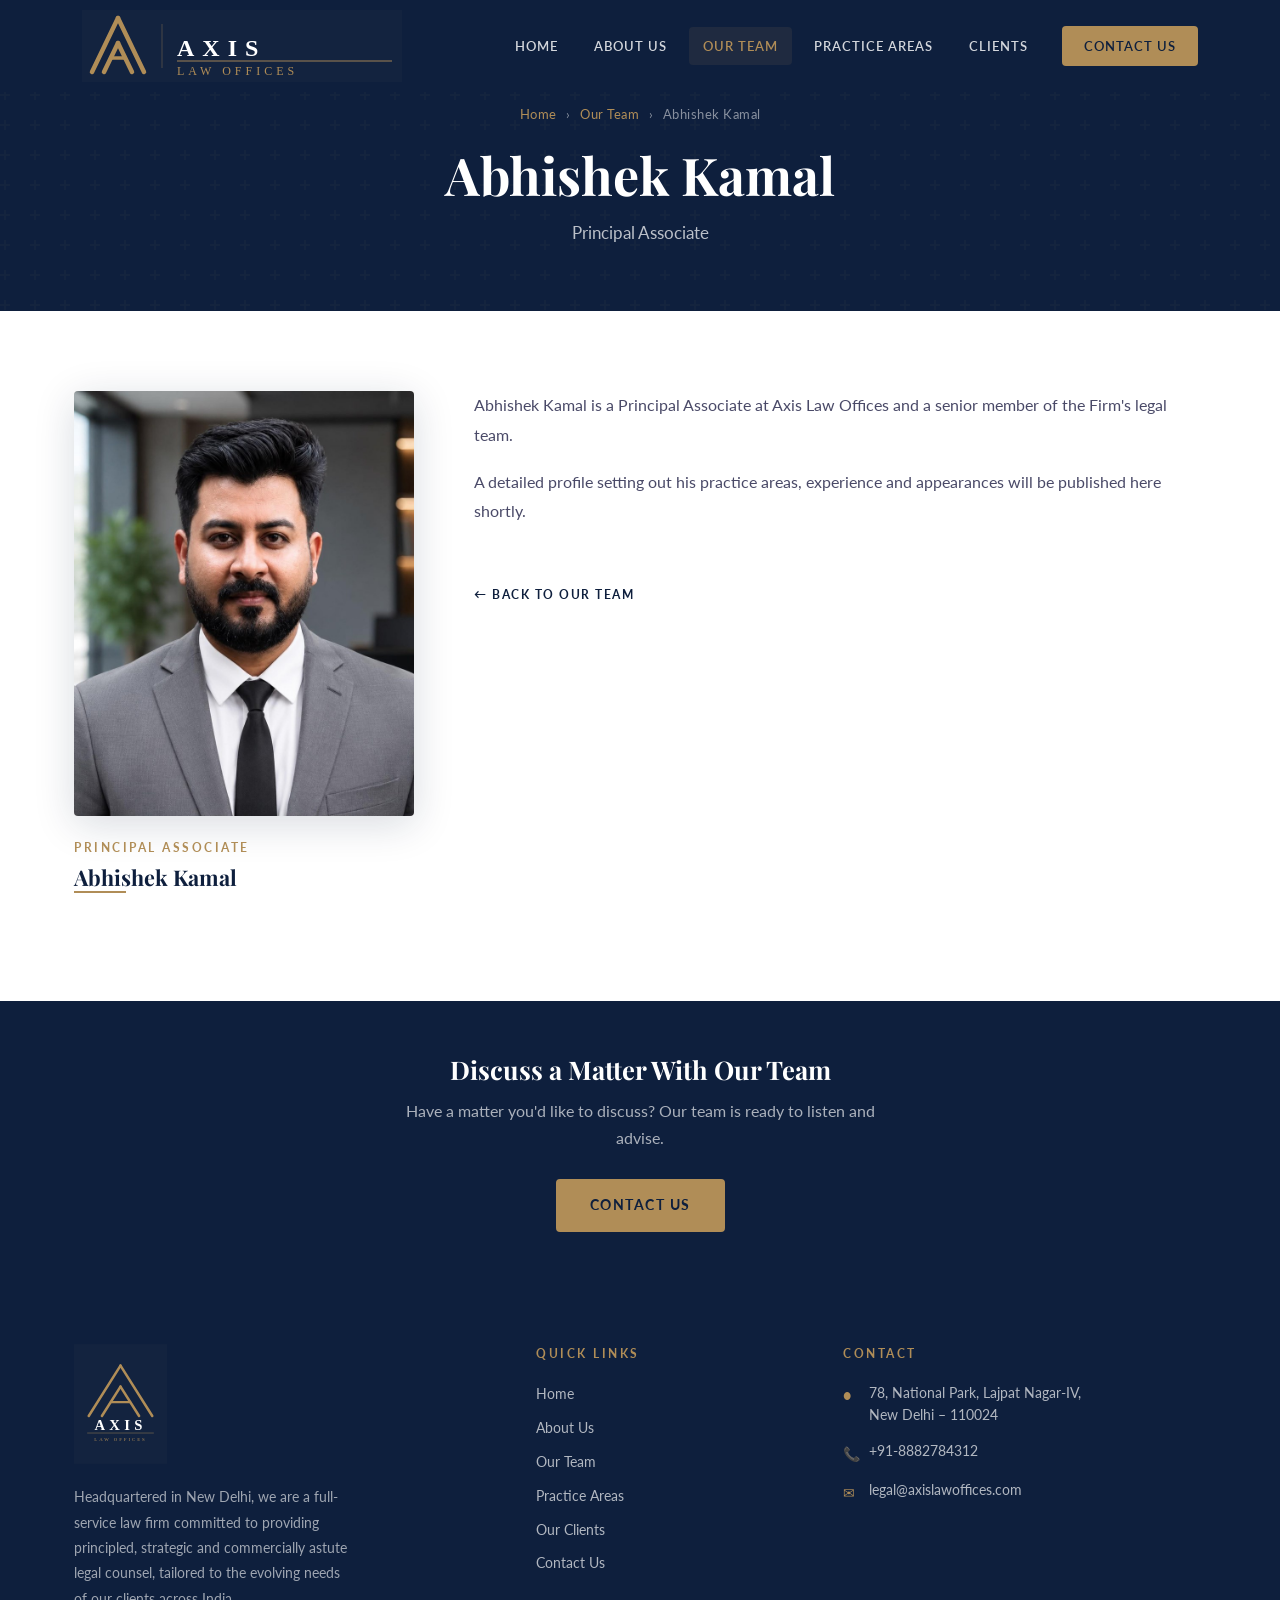
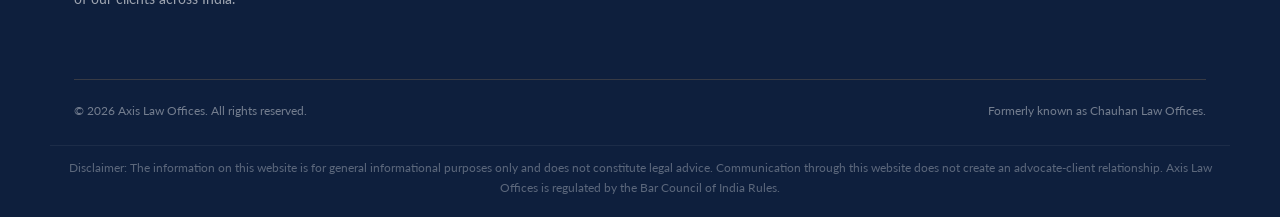
==== abhishek-kamal.html @ 3f11ce2c "Site refresh: hero, value proposition, team profiles, disclaimer gate Home: new tagline and stats ba" ====
<!DOCTYPE html>
<html lang="en">
<head>
  <meta charset="UTF-8">
  <meta name="viewport" content="width=device-width, initial-scale=1.0">
  <title>Abhishek Kamal | Principal Associate — Axis Law Offices</title>
  <meta name="description" content="Abhishek Kamal, Principal Associate at Axis Law Offices.">
  <meta property="og:title" content="Abhishek Kamal — Principal Associate, Axis Law Offices">
  <meta property="og:description" content="Abhishek Kamal, Principal Associate at Axis Law Offices.">
  <meta property="og:type" content="profile">
  <meta property="og:url" content="https://www.axislawoffices.com/abhishek-kamal.html">
  <meta property="og:image" content="https://www.axislawoffices.com/assets/images/og-image.png">
  <meta name="google-site-verification" content="P93_I5XcGip1ZYVR0rBOwzYZ3Yh3n7kT1pCF7isnG9s">
  <link rel="preconnect" href="https://fonts.googleapis.com">
  <link rel="preconnect" href="https://fonts.gstatic.com" crossorigin>
  <link href="https://fonts.googleapis.com/css2?family=Playfair+Display:ital,wght@0,400;0,600;0,700;1,400&family=Lato:wght@300;400;600;700&display=swap" rel="stylesheet">
  <link rel="stylesheet" href="assets/css/style.css">
  <link rel="stylesheet" href="assets/css/components.css">
  <link rel="icon" type="image/svg+xml" href="assets/images/logo.svg">
  <link rel="icon" type="image/png" href="assets/images/favicon-32.png" sizes="32x32">
  <link rel="apple-touch-icon" href="assets/images/apple-touch-icon.png">

  <style>
    .profile-layout {
      display: grid;
      grid-template-columns: 340px 1fr;
      gap: 60px;
      align-items: start;
    }
    .profile-aside { position: sticky; top: 120px; }
    .profile-photo {
      width: 100%;
      aspect-ratio: 4 / 5;
      object-fit: cover;
      object-position: center top;
      border-radius: var(--radius);
      box-shadow: var(--shadow-lg);
      background: var(--cream);
      display: block;
    }
    .profile-aside .role-tag {
      font-family: var(--font-body);
      font-size: 0.72rem;
      font-weight: 700;
      letter-spacing: 2.5px;
      text-transform: uppercase;
      color: var(--gold);
      display: block;
      margin-top: 22px;
    }
    .profile-aside h2 { font-size: 1.35rem; margin-top: 6px; }
    .profile-body p { font-size: 0.97rem; line-height: 1.9; margin-bottom: 1.1rem; }
    .profile-meta {
      margin-top: 28px;
      padding-top: 24px;
      border-top: 1px solid var(--border);
    }
    .profile-meta-item {
      display: flex;
      gap: 16px;
      font-size: 0.85rem;
      color: var(--text-mid);
      margin-bottom: 12px;
      line-height: 1.65;
    }
    .profile-meta-item:last-child { margin-bottom: 0; }
    .profile-meta-label {
      color: var(--gold);
      font-weight: 700;
      font-size: 0.72rem;
      letter-spacing: 1px;
      text-transform: uppercase;
      min-width: 92px;
      flex-shrink: 0;
      padding-top: 2px;
    }
    .profile-back {
      display: inline-block;
      margin-top: 40px;
      font-size: 0.78rem;
      font-weight: 700;
      letter-spacing: 1.5px;
      text-transform: uppercase;
      color: var(--navy);
      transition: color var(--transition);
    }
    .profile-back:hover { color: var(--gold); }

    @media (max-width: 900px) {
      .profile-layout { grid-template-columns: 1fr; gap: 36px; }
      .profile-aside { position: static; max-width: 300px; margin: 0 auto; text-align: center; }
      .profile-meta-item { flex-direction: column; gap: 2px; }
    }
  </style>
</head>
<body>

<!-- NAV -->
<nav class="site-nav" role="navigation" aria-label="Main navigation">
  <div class="nav-inner">
    <a href="index.html" class="nav-logo" aria-label="Axis Law Offices — Home">
      <img src="assets/images/logo-horizontal.svg" alt="Axis Law Offices" height="72">
    </a>
    <div class="nav-links">
      <a href="index.html">Home</a>
      <a href="about.html">About Us</a>
      <a href="team.html" class="active">Our Team</a>
      <a href="practice-areas.html">Practice Areas</a>
      <a href="clients.html">Clients</a>
      <a href="contact.html" class="nav-cta">Contact Us</a>
    </div>
    <button class="nav-hamburger" aria-label="Toggle menu" aria-expanded="false" aria-controls="mobile-menu">
      <span></span><span></span><span></span>
    </button>
  </div>
  <div class="nav-mobile" id="mobile-menu">
    <a href="index.html">Home</a>
    <a href="about.html">About Us</a>
    <a href="team.html">Our Team</a>
    <a href="practice-areas.html">Practice Areas</a>
    <a href="clients.html">Clients</a>
    <a href="contact.html" class="nav-cta">Contact Us</a>
  </div>
</nav>

<!-- PAGE HERO -->
<header class="page-hero">
  <div class="container">
    <nav class="breadcrumb" aria-label="Breadcrumb">
      <a href="index.html">Home</a><span aria-hidden="true"> &rsaquo; </span><a href="team.html">Our Team</a><span aria-hidden="true"> &rsaquo; </span>Abhishek Kamal
    </nav>
    <h1>Abhishek Kamal</h1>
    <p>Principal Associate</p>
  </div>
</header>

<!-- PROFILE -->
<section class="section bg-white" aria-labelledby="profile-heading">
  <div class="container">
    <div class="profile-layout">
      <div class="profile-aside">
        <img src="assets/images/team-abhishek-kamal.jpg" alt="Abhishek Kamal, Principal Associate — Axis Law Offices" class="profile-photo" loading="eager">
        <span class="role-tag">Principal Associate</span>
        <h2 id="profile-heading">Abhishek Kamal</h2>
        <div class="gold-rule" aria-hidden="true"></div>
      </div>

      <div class="profile-body">
        <p>
          Abhishek Kamal is a Principal Associate at Axis Law Offices and a senior member of the Firm's legal team.
        </p>
        <p>
          A detailed profile setting out his practice areas, experience and appearances will be published here shortly.
        </p>

        <a href="team.html" class="profile-back">&#8592; Back to Our Team</a>
      </div>
    </div>
  </div>
</section>

<!-- CTA -->
<section class="section-sm bg-navy text-center" aria-labelledby="profile-cta">
  <div class="container">
    <h2 class="section-title--white" id="profile-cta" style="font-size: 1.6rem; margin-bottom: 12px;">Discuss a Matter With Our Team</h2>
    <p style="color:rgba(255,255,255,0.65); max-width: 480px; margin: 0 auto 28px;">
      Have a matter you'd like to discuss? Our team is ready to listen and advise.
    </p>
    <a href="contact.html" class="btn btn-primary">Contact Us</a>
  </div>
</section>

<!-- FOOTER -->
<footer class="site-footer" role="contentinfo">
  <div class="container">
    <div class="footer-grid">
      <div class="footer-brand">
        <img src="assets/images/logo.svg" alt="Axis Law Offices" class="footer-logo" loading="lazy">
        <p>Headquartered in New Delhi, we are a full-service law firm committed to providing principled, strategic and commercially astute legal counsel, tailored to the evolving needs of our clients across India.</p>
      </div>
      <div class="footer-nav">
        <p class="footer-heading">Quick Links</p>
        <nav class="footer-links" aria-label="Footer navigation">
          <a href="index.html">Home</a>
          <a href="about.html">About Us</a>
          <a href="team.html">Our Team</a>
          <a href="practice-areas.html">Practice Areas</a>
          <a href="clients.html">Our Clients</a>
          <a href="contact.html">Contact Us</a>
        </nav>
      </div>
      <div class="footer-contact-col">
        <p class="footer-heading">Contact</p>
        <div class="footer-contact-item">
          <span class="icon" aria-hidden="true">&#9679;</span>
          <address style="font-style:normal;">78, National Park, Lajpat Nagar-IV,<br>New Delhi – 110024</address>
        </div>
        <div class="footer-contact-item">
          <span class="icon" aria-hidden="true">&#128222;</span>
          <a href="tel:+918882784312">+91-8882784312</a>
        </div>
        <div class="footer-contact-item">
          <span class="icon" aria-hidden="true">&#9993;</span>
          <a href="mailto:legal@axislawoffices.com">legal@axislawoffices.com</a>
        </div>
      </div>
    </div>
    <div class="footer-bottom">
      <p>&copy; 2026 Axis Law Offices. All rights reserved.</p>
      <p>Formerly known as Chauhan Law Offices.</p>
    </div>
  </div>
  <p class="footer-disclaimer container">
    Disclaimer: The information on this website is for general informational purposes only and does not constitute legal advice. Communication through this website does not create an advocate-client relationship. Axis Law Offices is regulated by the Bar Council of India Rules.
  </p>
</footer>

<button id="scroll-top" aria-label="Scroll to top">&#8593;</button>
<!-- GoatCounter Analytics: privacy-first, no cookies, no consent banner needed -->
<script data-goatcounter="https://axislawoffices.goatcounter.com/count"
        async src="//gc.zgo.at/count.js"></script>
<script src="assets/js/main.js"></script>
</body>
</html>

<button id="scroll-top" aria-label="Scroll to top">&#8593;</button>
<!-- GoatCounter Analytics: privacy-first, no cookies, no consent banner needed -->
<script data-goatcounter="https://axislawoffices.goatcounter.com/count"
        async src="//gc.zgo.at/count.js"></script>
<script src="assets/js/main.js"></script>
</body>
</html>
---- assets/css/style.css ----
/* ============================================================
   Axis Law Offices — Global Styles
   Edit colour tokens and font sizes here to restyle the whole site.
   ============================================================ */

/* ---------- Design Tokens ---------- */
:root {
  --navy:        #0E1F3D;
  --navy-mid:    #1a2f54;
  --navy-light:  #2B3A5C;
  --gold:        #B08D57;
  --gold-light:  #c9a96e;
  --cream:       #F5F0E8;
  --white:       #FFFFFF;
  --text-dark:   #1a1a2e;
  --text-mid:    #4a4a68;
  --text-light:  #7a7a90;
  --border:      #e0d8cc;

  --font-heading: 'Playfair Display', 'Palatino Linotype', Georgia, serif;
  --font-body:    'Lato', 'Segoe UI', Arial, sans-serif;

  --radius:      4px;
  --transition:  0.25s ease;
  --shadow:      0 4px 24px rgba(14,31,61,0.10);
  --shadow-lg:   0 8px 40px rgba(14,31,61,0.16);
}

/* ---------- Reset & Base ---------- */
*, *::before, *::after { box-sizing: border-box; margin: 0; padding: 0; }

html {
  scroll-behavior: smooth;
  font-size: 16px;
}

body {
  font-family: var(--font-body);
  color: var(--text-dark);
  background: var(--white);
  line-height: 1.7;
  -webkit-font-smoothing: antialiased;
}

img { max-width: 100%; height: auto; display: block; }
a  { color: inherit; text-decoration: none; }
ul, ol { list-style: none; }

/* ---------- Typography ---------- */
h1, h2, h3, h4 {
  font-family: var(--font-heading);
  font-weight: 700;
  line-height: 1.25;
  color: var(--navy);
}

h1 { font-size: clamp(2rem, 5vw, 3.25rem); }
h2 { font-size: clamp(1.5rem, 3.5vw, 2.25rem); }
h3 { font-size: clamp(1.15rem, 2.5vw, 1.5rem); }
h4 { font-size: 1.1rem; }

p { margin-bottom: 1rem; color: var(--text-mid); }
p:last-child { margin-bottom: 0; }

/* ---------- Layout Utilities ---------- */
.container {
  width: 100%;
  max-width: 1180px;
  margin: 0 auto;
  padding: 0 24px;
}

.section { padding: 80px 0; }
.section-sm { padding: 52px 0; }

.section-label {
  font-family: var(--font-body);
  font-size: 0.72rem;
  font-weight: 700;
  letter-spacing: 3px;
  text-transform: uppercase;
  color: var(--gold);
  display: block;
  margin-bottom: 12px;
}

.section-title {
  font-family: var(--font-heading);
  color: var(--navy);
  margin-bottom: 16px;
}

.section-title--white { color: var(--white); }

.gold-rule {
  width: 52px;
  height: 2px;
  background: var(--gold);
  margin: 0 0 28px;
}
.gold-rule--center { margin: 0 auto 28px; }

.lead {
  font-size: 1.08rem;
  color: var(--text-mid);
  max-width: 680px;
  line-height: 1.8;
}

/* ---------- Buttons ---------- */
.btn {
  display: inline-block;
  padding: 13px 32px;
  font-family: var(--font-body);
  font-size: 0.85rem;
  font-weight: 700;
  letter-spacing: 1.5px;
  text-transform: uppercase;
  border-radius: var(--radius);
  transition: background var(--transition), color var(--transition), border-color var(--transition), transform var(--transition);
  cursor: pointer;
  border: 2px solid transparent;
}

.btn-primary {
  background: var(--gold);
  color: var(--navy);
  border-color: var(--gold);
}
.btn-primary:hover {
  background: var(--gold-light);
  border-color: var(--gold-light);
  transform: translateY(-1px);
}

.btn-outline {
  background: transparent;
  color: var(--white);
  border-color: var(--white);
}
.btn-outline:hover {
  background: var(--white);
  color: var(--navy);
  transform: translateY(-1px);
}

.btn-outline-gold {
  background: transparent;
  color: var(--gold);
  border-color: var(--gold);
}
.btn-outline-gold:hover {
  background: var(--gold);
  color: var(--navy);
}

/* ---------- Cream Background Sections ---------- */
.bg-cream  { background: var(--cream); }
.bg-navy   { background: var(--navy); }
.bg-white  { background: var(--white); }

/* ---------- Text on dark backgrounds ---------- */
.bg-navy h1,
.bg-navy h2,
.bg-navy h3,
.bg-navy h4 { color: var(--white); }
.bg-navy p  { color: rgba(255,255,255,0.78); }
.bg-navy .section-title { color: var(--white); }

/* ---------- Divider ---------- */
.divider {
  width: 100%;
  height: 1px;
  background: var(--border);
  margin: 0;
}

/* ---------- Text helpers ---------- */
.text-center { text-align: center; }
.text-gold   { color: var(--gold); }
.text-white  { color: var(--white); }
.text-navy   { color: var(--navy); }
.mt-8  { margin-top: 8px; }
.mt-16 { margin-top: 16px; }
.mt-24 { margin-top: 24px; }
.mt-40 { margin-top: 40px; }
.mb-0  { margin-bottom: 0; }

/* ---------- Grid helpers ---------- */
.grid-2 { display: grid; grid-template-columns: 1fr 1fr; gap: 32px; }
.grid-3 { display: grid; grid-template-columns: repeat(3, 1fr); gap: 28px; }
.grid-4 { display: grid; grid-template-columns: repeat(4, 1fr); gap: 24px; }

/* ---------- Card base ---------- */
.card {
  background: var(--white);
  border: 1px solid var(--border);
  border-radius: var(--radius);
  overflow: hidden;
  transition: box-shadow var(--transition), transform var(--transition);
}
.card:hover {
  box-shadow: var(--shadow);
  transform: translateY(-3px);
}
.card-body { padding: 28px; }

/* ---------- Page Hero (inner pages) ---------- */
.page-hero {
  background: var(--navy);
  padding: 104px 0 64px;
  text-align: center;
  position: relative;
  overflow: hidden;
}
.page-hero::before {
  content: '';
  position: absolute;
  inset: 0;
  background: url("data:image/svg+xml,%3Csvg width='60' height='60' viewBox='0 0 60 60' xmlns='http://www.w3.org/2000/svg'%3E%3Cg fill='none' fill-rule='evenodd'%3E%3Cg fill='%23B08D57' fill-opacity='0.04'%3E%3Cpath d='M36 34v-4h-2v4h-4v2h4v4h2v-4h4v-2h-4zm0-30V0h-2v4h-4v2h4v4h2V6h4V4h-4zM6 34v-4H4v4H0v2h4v4h2v-4h4v-2H6zM6 4V0H4v4H0v2h4v4h2V6h4V4H6z'/%3E%3C/g%3E%3C/g%3E%3C/svg%3E");
  opacity: 1;
}
.page-hero .container { position: relative; z-index: 1; }
.page-hero h1 { color: var(--white); margin-bottom: 12px; }
.page-hero p  { color: rgba(255,255,255,0.72); font-size: 1.05rem; max-width: 560px; margin: 0 auto; }
.breadcrumb {
  font-size: 0.8rem;
  color: rgba(255,255,255,0.5);
  margin-bottom: 16px;
  letter-spacing: 0.5px;
}
.breadcrumb a { color: var(--gold); }
.breadcrumb span { margin: 0 6px; }

/* ---------- Scroll-to-top ---------- */
#scroll-top {
  position: fixed;
  bottom: 28px;
  right: 28px;
  width: 44px;
  height: 44px;
  background: var(--gold);
  color: var(--navy);
  border: none;
  border-radius: 50%;
  cursor: pointer;
  font-size: 18px;
  display: flex;
  align-items: center;
  justify-content: center;
  opacity: 0;
  pointer-events: none;
  transition: opacity var(--transition), transform var(--transition);
  z-index: 999;
  box-shadow: var(--shadow);
}
#scroll-top.visible { opacity: 1; pointer-events: auto; }
#scroll-top:hover { transform: translateY(-3px); background: var(--gold-light); }

/* ---------- Responsive ---------- */
@media (max-width: 1024px) {
  .grid-4 { grid-template-columns: repeat(2, 1fr); }
}
@media (max-width: 768px) {
  .section { padding: 56px 0; }
  .grid-2, .grid-3, .grid-4 { grid-template-columns: 1fr; }
  .container { padding: 0 18px; }
}
---- assets/css/components.css ----
/* ============================================================
   Axis Law Offices — Components
   Nav, Footer, Practice Cards, Team Cards, Contact Form, etc.
   ============================================================ */

/* ============================
   NAVIGATION
   ============================ */
.site-nav {
  position: fixed;
  top: 0;
  left: 0;
  right: 0;
  z-index: 1000;
  background: var(--navy);
  transition: box-shadow 0.3s ease, background 0.3s ease;
}
.site-nav.scrolled {
  box-shadow: 0 2px 20px rgba(0,0,0,0.25);
  background: rgba(14,31,61,0.97);
}

.nav-inner {
  display: flex;
  align-items: center;
  justify-content: space-between;
  height: 92px;
  padding: 0 32px;
  max-width: 1180px;
  margin: 0 auto;
}

.nav-logo { display: flex; align-items: center; flex-shrink: 0; }
.nav-logo img { height: 72px; width: auto; }

.nav-links {
  display: flex;
  align-items: center;
  gap: 8px;
}

.nav-links a {
  font-family: var(--font-body);
  font-size: 0.82rem;
  font-weight: 600;
  letter-spacing: 1px;
  text-transform: uppercase;
  color: rgba(255,255,255,0.82);
  padding: 8px 14px;
  border-radius: var(--radius);
  transition: color var(--transition), background var(--transition);
  white-space: nowrap;
}
.nav-links a:hover,
.nav-links a.active {
  color: var(--gold);
  background: rgba(176,141,87,0.1);
}

.nav-cta {
  margin-left: 12px;
  padding: 9px 22px !important;
  background: var(--gold) !important;
  color: var(--navy) !important;
  border-radius: var(--radius) !important;
}
.nav-cta:hover {
  background: var(--gold-light) !important;
  color: var(--navy) !important;
}

/* Hamburger */
.nav-hamburger {
  display: none;
  flex-direction: column;
  gap: 5px;
  cursor: pointer;
  padding: 8px;
  background: none;
  border: none;
  z-index: 1001;
}
.nav-hamburger span {
  display: block;
  width: 24px;
  height: 2px;
  background: var(--white);
  transition: transform 0.3s, opacity 0.3s;
  border-radius: 2px;
}
.nav-hamburger.open span:nth-child(1) { transform: rotate(45deg) translate(5px, 5px); }
.nav-hamburger.open span:nth-child(2) { opacity: 0; }
.nav-hamburger.open span:nth-child(3) { transform: rotate(-45deg) translate(5px, -5px); }

/* Mobile menu */
.nav-mobile {
  display: none;
  flex-direction: column;
  background: var(--navy-mid);
  padding: 12px 0 20px;
  border-top: 1px solid rgba(176,141,87,0.2);
}
.nav-mobile.open { display: flex; }
.nav-mobile a {
  font-family: var(--font-body);
  font-size: 0.88rem;
  font-weight: 600;
  letter-spacing: 1px;
  text-transform: uppercase;
  color: rgba(255,255,255,0.82);
  padding: 13px 28px;
  border-bottom: 1px solid rgba(255,255,255,0.06);
  transition: color var(--transition), background var(--transition);
}
.nav-mobile a:hover { color: var(--gold); background: rgba(176,141,87,0.08); }
.nav-mobile .nav-cta {
  margin: 14px 28px 0;
  text-align: center;
  border-radius: var(--radius);
}

@media (max-width: 900px) {
  .nav-links { display: none; }
  .nav-hamburger { display: flex; }
  .nav-inner { padding: 0 18px; height: 78px; }
  .nav-logo img { height: 58px; }
}

/* ============================
   FOOTER
   ============================ */
.site-footer {
  background: var(--navy);
  padding: 60px 0 0;
}

.footer-grid {
  display: grid;
  grid-template-columns: 1.6fr 1fr 1.4fr;
  gap: 48px;
  padding-bottom: 48px;
  border-bottom: 1px solid rgba(176,141,87,0.25);
}

.footer-brand .footer-logo { height: 120px; width: auto; margin-bottom: 20px; }
.footer-brand p {
  font-size: 0.88rem;
  color: rgba(255,255,255,0.6);
  max-width: 280px;
  line-height: 1.8;
  margin-bottom: 20px;
}

.footer-heading {
  font-family: var(--font-body);
  font-size: 0.72rem;
  font-weight: 700;
  letter-spacing: 2.5px;
  text-transform: uppercase;
  color: var(--gold);
  margin-bottom: 18px;
}

.footer-links { display: flex; flex-direction: column; gap: 10px; }
.footer-links a {
  font-size: 0.88rem;
  color: rgba(255,255,255,0.68);
  transition: color var(--transition);
}
.footer-links a:hover { color: var(--gold); }

.footer-contact-item {
  display: flex;
  align-items: flex-start;
  gap: 10px;
  margin-bottom: 14px;
  font-size: 0.86rem;
  color: rgba(255,255,255,0.68);
  line-height: 1.6;
}
.footer-contact-item .icon {
  color: var(--gold);
  font-size: 14px;
  margin-top: 3px;
  flex-shrink: 0;
  width: 16px;
}
.footer-contact-item a { color: rgba(255,255,255,0.68); transition: color var(--transition); }
.footer-contact-item a:hover { color: var(--gold); }

.footer-bottom {
  padding: 20px 0;
  display: flex;
  align-items: center;
  justify-content: space-between;
  flex-wrap: wrap;
  gap: 12px;
}
.footer-bottom p {
  font-size: 0.78rem;
  color: rgba(255,255,255,0.42);
  margin: 0;
}
.footer-disclaimer {
  font-size: 0.72rem;
  color: rgba(255,255,255,0.32);
  text-align: center;
  padding: 12px 0 20px;
  border-top: 1px solid rgba(255,255,255,0.06);
  margin-top: 4px;
}

@media (max-width: 768px) {
  .footer-grid { grid-template-columns: 1fr; gap: 36px; }
  .footer-bottom { flex-direction: column; text-align: center; }
}

/* ============================
   PRACTICE AREA CARDS
   ============================ */
.practice-card {
  background: var(--white);
  border: 1px solid var(--border);
  border-radius: var(--radius);
  padding: 28px;
  transition: box-shadow var(--transition), transform var(--transition), border-color var(--transition);
  cursor: default;
}
.practice-card:hover {
  box-shadow: var(--shadow);
  transform: translateY(-4px);
  border-color: var(--gold);
}

.practice-card .practice-icon {
  width: 48px;
  height: 48px;
  background: rgba(176,141,87,0.1);
  border-radius: 50%;
  display: flex;
  align-items: center;
  justify-content: center;
  margin-bottom: 16px;
  color: var(--gold);
  font-size: 20px;
}
.practice-card h3 {
  font-size: 1.05rem;
  margin-bottom: 10px;
  color: var(--navy);
}
.practice-card p {
  font-size: 0.88rem;
  color: var(--text-mid);
  line-height: 1.7;
  margin: 0;
}
.practice-card.featured {
  background: var(--navy);
  border-color: var(--navy);
}
.practice-card.featured h3 { color: var(--white); }
.practice-card.featured p  { color: rgba(255,255,255,0.7); }
.practice-card.featured .practice-icon {
  background: rgba(176,141,87,0.2);
}

/* Accordion practice areas (practice-areas.html) */
.practice-accordion { border: 1px solid var(--border); border-radius: var(--radius); overflow: hidden; }
.accordion-item { border-bottom: 1px solid var(--border); }
.accordion-item:last-child { border-bottom: none; }
.accordion-header {
  display: flex;
  align-items: center;
  justify-content: space-between;
  padding: 20px 24px;
  cursor: pointer;
  background: var(--white);
  transition: background var(--transition);
  user-select: none;
}
.accordion-header:hover { background: var(--cream); }
.accordion-header.active { background: var(--navy); }
.accordion-header.active h3 { color: var(--white); }
.accordion-header.active .accordion-icon { color: var(--gold); transform: rotate(45deg); }
.accordion-header h3 { font-size: 1rem; color: var(--navy); margin: 0; display: flex; align-items: center; gap: 12px; }
.accordion-header .area-num {
  font-family: var(--font-body);
  font-size: 0.72rem;
  font-weight: 700;
  color: var(--gold);
  letter-spacing: 1px;
  min-width: 24px;
}
.accordion-icon {
  font-size: 20px;
  color: var(--gold);
  transition: transform 0.3s ease;
  flex-shrink: 0;
}
.accordion-body {
  max-height: 0;
  overflow: hidden;
  transition: max-height 0.4s ease, padding 0.3s ease;
  background: var(--cream);
  padding: 0 24px;
}
.accordion-body.open {
  max-height: 400px;
  padding: 20px 24px;
}
.accordion-body p { font-size: 0.92rem; color: var(--text-mid); margin: 0; }

/* ============================
   TEAM CARDS
   ============================ */
.team-card {
  background: var(--white);
  border: 1px solid var(--border);
  border-radius: var(--radius);
  overflow: hidden;
  transition: box-shadow var(--transition), transform var(--transition);
}
.team-card:hover { box-shadow: var(--shadow); transform: translateY(-4px); }

.team-card-img {
  width: 100%;
  aspect-ratio: 3/3.5;
  object-fit: cover;
  object-position: center top;
  background: var(--cream);
  display: flex;
  align-items: center;
  justify-content: center;
}
.team-card-img-placeholder {
  width: 100%;
  aspect-ratio: 3/3.5;
  background: linear-gradient(145deg, var(--navy-light), var(--navy));
  display: flex;
  align-items: center;
  justify-content: center;
  color: var(--gold);
  font-family: var(--font-heading);
  font-size: 3.5rem;
  font-weight: 700;
}
.team-card-body { padding: 22px 24px; }
.team-card-name { font-size: 1.15rem; color: var(--navy); margin-bottom: 4px; }
.team-card-role {
  font-family: var(--font-body);
  font-size: 0.75rem;
  font-weight: 700;
  letter-spacing: 2px;
  text-transform: uppercase;
  color: var(--gold);
  margin-bottom: 12px;
  display: block;
}
.team-card-bar {
  width: 36px;
  height: 2px;
  background: var(--gold);
  margin-bottom: 14px;
}
.team-card-body p { font-size: 0.86rem; color: var(--text-mid); line-height: 1.7; }

/* Founder feature block */
.founder-feature {
  display: grid;
  grid-template-columns: 340px 1fr;
  gap: 60px;
  align-items: center;
}
.founder-img-wrap {
  position: relative;
}
.founder-img-wrap img {
  width: 100%;
  border-radius: var(--radius);
  box-shadow: var(--shadow-lg);
}
.founder-img-wrap::after {
  content: '';
  position: absolute;
  bottom: -16px;
  right: -16px;
  width: 80%;
  height: 80%;
  border: 3px solid var(--gold);
  border-radius: var(--radius);
  z-index: -1;
}
.founder-info .role-tag {
  font-family: var(--font-body);
  font-size: 0.72rem;
  font-weight: 700;
  letter-spacing: 2.5px;
  text-transform: uppercase;
  color: var(--gold);
  display: block;
  margin-bottom: 12px;
}

@media (max-width: 900px) {
  .founder-feature { grid-template-columns: 1fr; gap: 36px; }
  .founder-img-wrap { max-width: 300px; margin: 0 auto; }
}

/* ============================
   STATS STRIP
   ============================ */
.stats-strip {
  display: flex;
  align-items: stretch;
  gap: 0;
}
.stat-item {
  flex: 1;
  text-align: center;
  padding: 32px 24px;
  border-right: 1px solid rgba(176,141,87,0.3);
  position: relative;
}
.stat-item:last-child { border-right: none; }
.stat-number {
  font-family: var(--font-heading);
  font-size: 2.8rem;
  font-weight: 700;
  color: var(--gold);
  line-height: 1;
  display: block;
  margin-bottom: 6px;
}
.stat-label {
  font-size: 0.8rem;
  font-weight: 600;
  letter-spacing: 1.5px;
  text-transform: uppercase;
  color: rgba(255,255,255,0.65);
}

/* ============================
   CLIENT GRID
   ============================ */
.client-grid {
  display: grid;
  grid-template-columns: repeat(4, 1fr);
  gap: 1px;
  background: var(--border);
  border: 1px solid var(--border);
  border-radius: var(--radius);
  overflow: hidden;
}
.client-item {
  background: var(--white);
  padding: 22px 18px;
  display: flex;
  align-items: center;
  justify-content: center;
  text-align: center;
  font-family: var(--font-heading);
  font-size: 0.88rem;
  font-weight: 600;
  color: var(--navy);
  line-height: 1.4;
  transition: background var(--transition), color var(--transition);
}
.client-item:hover { background: var(--navy); color: var(--gold); }
.client-item.psu { border-top: 3px solid var(--gold); }

@media (max-width: 768px) { .client-grid { grid-template-columns: repeat(2,1fr); } }
@media (max-width: 480px) { .client-grid { grid-template-columns: 1fr; } }

/* ============================
   CONTACT FORM
   ============================ */
.contact-layout {
  display: grid;
  grid-template-columns: 1fr 1.3fr;
  gap: 60px;
  align-items: start;
}

.contact-info-item {
  display: flex;
  gap: 16px;
  margin-bottom: 28px;
  padding-bottom: 28px;
  border-bottom: 1px solid var(--border);
}
.contact-info-item:last-of-type { border-bottom: none; margin-bottom: 0; padding-bottom: 0; }
.contact-info-icon {
  width: 44px;
  height: 44px;
  background: rgba(176,141,87,0.12);
  border-radius: 50%;
  display: flex;
  align-items: center;
  justify-content: center;
  color: var(--gold);
  font-size: 16px;
  flex-shrink: 0;
  margin-top: 2px;
}
.contact-info-text h4 { font-size: 0.85rem; color: var(--navy); margin-bottom: 6px; }
.contact-info-text p, .contact-info-text a {
  font-size: 0.88rem;
  color: var(--text-mid);
  line-height: 1.7;
  margin: 0;
  display: block;
}
.contact-info-text a:hover { color: var(--gold); }

.contact-form-wrap {
  background: var(--white);
  border: 1px solid var(--border);
  border-radius: var(--radius);
  padding: 36px;
  box-shadow: var(--shadow);
}

.form-group { margin-bottom: 20px; }
.form-group label {
  display: block;
  font-size: 0.8rem;
  font-weight: 700;
  letter-spacing: 0.8px;
  text-transform: uppercase;
  color: var(--navy);
  margin-bottom: 7px;
}
.form-group input,
.form-group select,
.form-group textarea {
  width: 100%;
  padding: 12px 14px;
  font-family: var(--font-body);
  font-size: 0.92rem;
  color: var(--text-dark);
  background: var(--cream);
  border: 1px solid var(--border);
  border-radius: var(--radius);
  outline: none;
  transition: border-color var(--transition), box-shadow var(--transition);
  -webkit-appearance: none;
}
.form-group input:focus,
.form-group select:focus,
.form-group textarea:focus {
  border-color: var(--gold);
  box-shadow: 0 0 0 3px rgba(176,141,87,0.12);
  background: var(--white);
}
.form-group textarea { resize: vertical; min-height: 130px; }
.form-note {
  font-size: 0.75rem;
  color: var(--text-light);
  margin-top: 12px;
  font-style: italic;
}
.form-success {
  display: none;
  padding: 16px;
  background: #e8f5e9;
  border: 1px solid #a5d6a7;
  border-radius: var(--radius);
  color: #2e7d32;
  font-size: 0.9rem;
  margin-top: 12px;
}

@media (max-width: 900px) {
  .contact-layout { grid-template-columns: 1fr; gap: 40px; }
  .contact-form-wrap { padding: 24px; }
}

/* ============================
   MAP SECTION
   ============================ */
.map-wrap {
  border-radius: var(--radius);
  overflow: hidden;
  border: 1px solid var(--border);
  box-shadow: var(--shadow);
}
.map-wrap iframe { display: block; width: 100%; height: 380px; border: 0; }

/* ============================
   VALUES / ABOUT SECTION
   ============================ */
.value-item {
  display: flex;
  gap: 20px;
  padding: 24px 0;
  border-bottom: 1px solid var(--border);
}
.value-item:last-child { border-bottom: none; }
.value-icon {
  width: 48px;
  height: 48px;
  background: rgba(176,141,87,0.1);
  border-radius: 50%;
  display: flex;
  align-items: center;
  justify-content: center;
  color: var(--gold);
  font-size: 20px;
  flex-shrink: 0;
}
.value-text h4 { font-size: 1rem; color: var(--navy); margin-bottom: 6px; }
.value-text p  { font-size: 0.88rem; color: var(--text-mid); margin: 0; }

/* ============================
   HIGHLIGHT STRIP (Home)
   ============================ */
.highlight-strip {
  background: var(--gold);
  padding: 22px 0;
}
.highlight-strip .container {
  display: flex;
  align-items: center;
  justify-content: space-between;
  gap: 16px;
  flex-wrap: wrap;
}
.highlight-strip p {
  font-family: var(--font-heading);
  font-size: 1.1rem;
  color: var(--navy);
  font-style: italic;
  margin: 0;
}
.highlight-strip .btn { flex-shrink: 0; }

/* ============================
   DISCLAIMER GATE (home page)
   ============================ */
.disclaimer-overlay {
  position: fixed;
  inset: 0;
  z-index: 2000;
  background: rgba(8,18,36,0.94);
  display: flex;
  align-items: center;
  justify-content: center;
  padding: 24px;
  overflow-y: auto;
}
.disclaimer-box {
  background: var(--white);
  border-top: 4px solid var(--gold);
  border-radius: var(--radius);
  box-shadow: var(--shadow-lg);
  max-width: 720px;
  width: 100%;
  margin: auto;
  padding: 44px 48px 40px;
}
.disclaimer-box .disclaimer-monogram {
  width: 56px;
  height: auto;
  margin: 0 auto 20px;
  display: block;
}
.disclaimer-box h2 {
  font-size: 1.5rem;
  color: var(--navy);
  text-align: center;
  margin-bottom: 14px;
  letter-spacing: 1px;
}
.disclaimer-box .gold-rule { margin: 0 auto 24px; }
.disclaimer-box p {
  font-size: 0.88rem;
  color: var(--text-mid);
  line-height: 1.8;
  margin-bottom: 14px;
}
.disclaimer-actions {
  display: flex;
  gap: 16px;
  justify-content: center;
  flex-wrap: wrap;
  margin-top: 28px;
  padding-top: 24px;
  border-top: 1px solid var(--border);
}
.btn-outline-navy {
  background: transparent;
  color: var(--navy);
  border-color: var(--navy);
}
.btn-outline-navy:hover { background: var(--navy); color: var(--white); }
.disclaimer-declined { text-align: center; }
.disclaimer-declined h2 { margin-bottom: 14px; }
.disclaimer-declined p { text-align: center; margin-bottom: 0; }

@media (max-width: 600px) {
  .disclaimer-box { padding: 32px 22px 28px; }
  .disclaimer-box p { font-size: 0.84rem; }
  .disclaimer-actions .btn { width: 100%; text-align: center; }
}
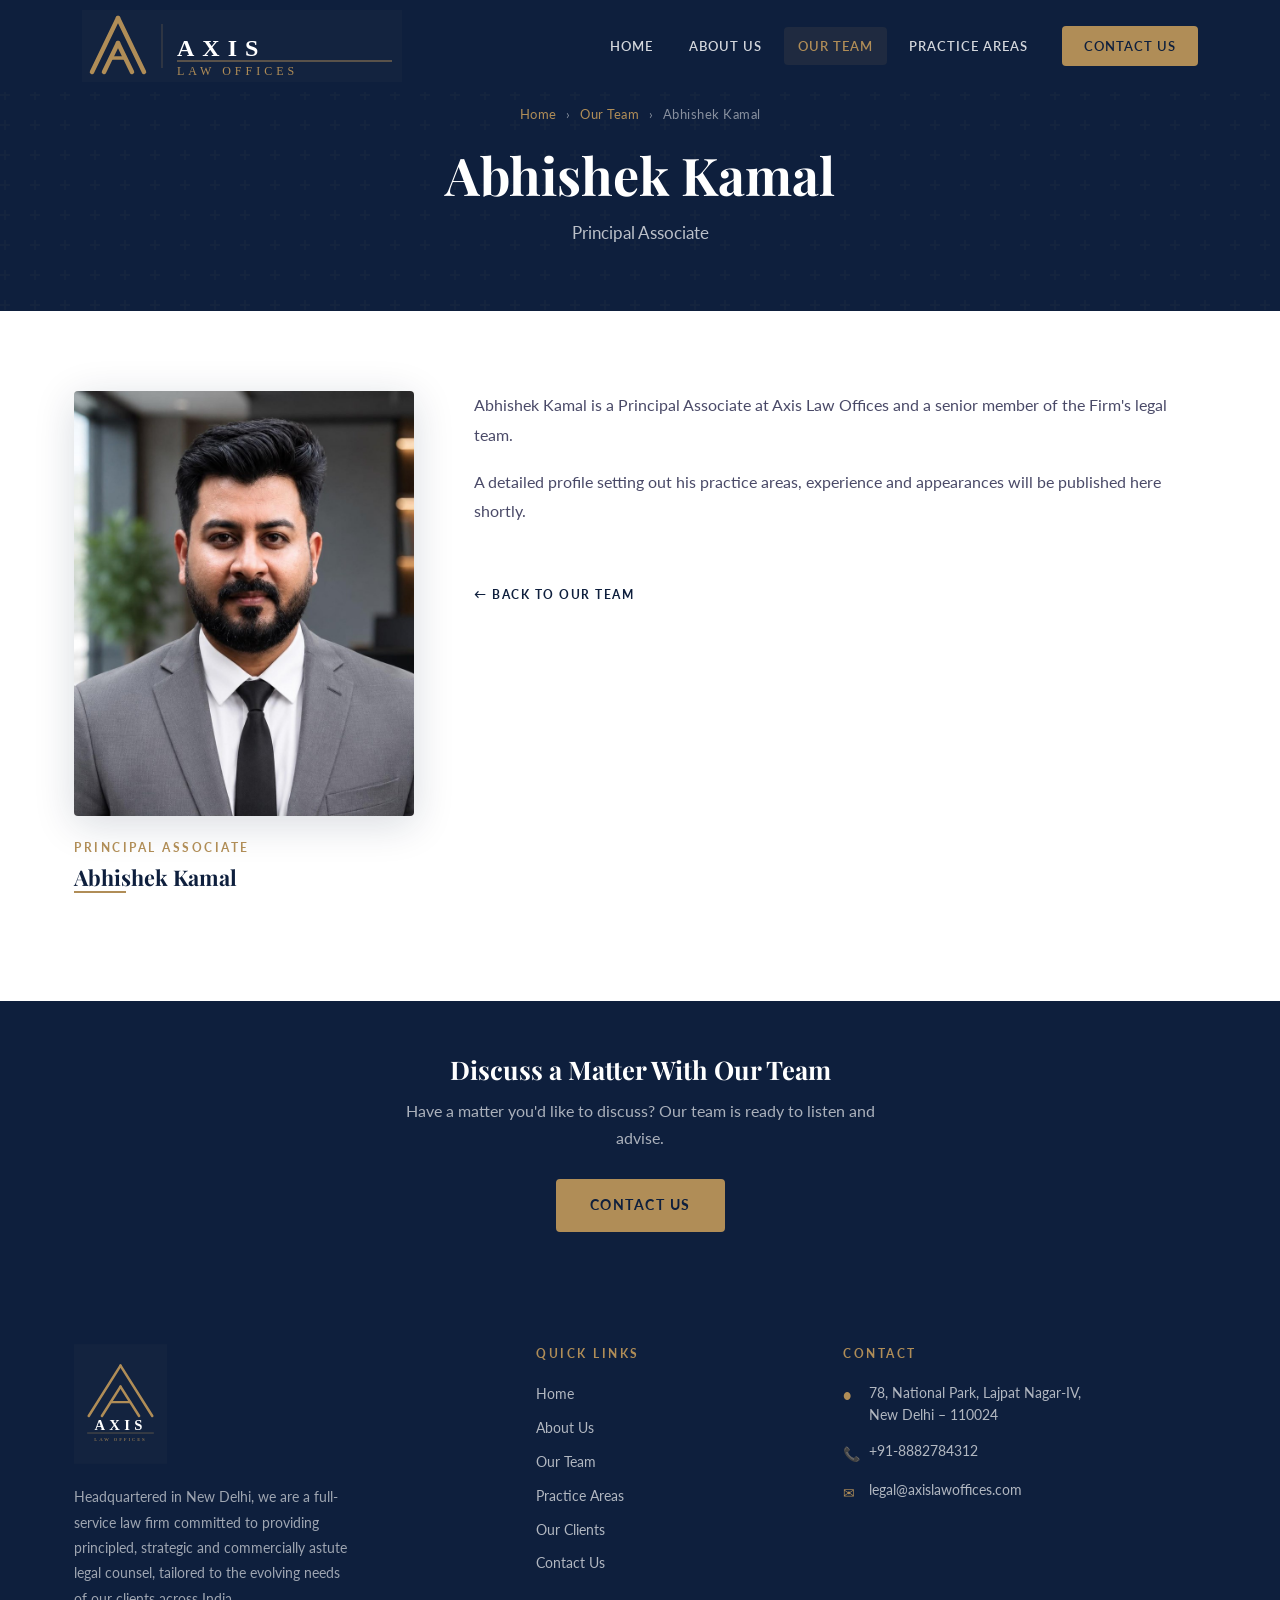
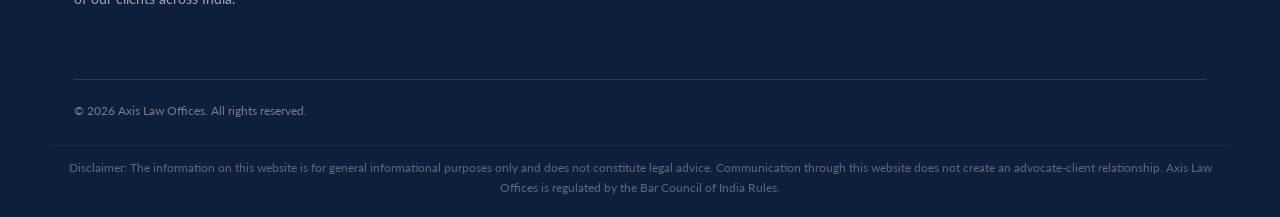
==== commit 88b5e98b: "Edit round 2: 11 practice areas, nav/footer cleanup, mobile fixes - Practice areas consolidated from" ====
--- a/abhishek-kamal.html
+++ b/abhishek-kamal.html
@@ -106,7 +106,6 @@
       <a href="about.html">About Us</a>
       <a href="team.html" class="active">Our Team</a>
       <a href="practice-areas.html">Practice Areas</a>
-      <a href="clients.html">Clients</a>
       <a href="contact.html" class="nav-cta">Contact Us</a>
     </div>
     <button class="nav-hamburger" aria-label="Toggle menu" aria-expanded="false" aria-controls="mobile-menu">
@@ -118,7 +117,6 @@
     <a href="about.html">About Us</a>
     <a href="team.html">Our Team</a>
     <a href="practice-areas.html">Practice Areas</a>
-    <a href="clients.html">Clients</a>
     <a href="contact.html" class="nav-cta">Contact Us</a>
   </div>
 </nav>
@@ -207,7 +205,6 @@
     </div>
     <div class="footer-bottom">
       <p>&copy; 2026 Axis Law Offices. All rights reserved.</p>
-      <p>Formerly known as Chauhan Law Offices.</p>
     </div>
   </div>
   <p class="footer-disclaimer container">
@@ -222,11 +219,3 @@
 <script src="assets/js/main.js"></script>
 </body>
 </html>
-
-<button id="scroll-top" aria-label="Scroll to top">&#8593;</button>
-<!-- GoatCounter Analytics: privacy-first, no cookies, no consent banner needed -->
-<script data-goatcounter="https://axislawoffices.goatcounter.com/count"
-        async src="//gc.zgo.at/count.js"></script>
-<script src="assets/js/main.js"></script>
-</body>
-</html>
--- a/assets/css/components.css
+++ b/assets/css/components.css
@@ -439,6 +439,21 @@
   text-transform: uppercase;
   color: rgba(255,255,255,0.65);
 }
+/* Phones: four columns cannot fit, so the strip becomes a 2x2 grid.
+   Without this the home page lays out wider than the screen. */
+@media (max-width: 768px) {
+  .stats-strip { flex-wrap: wrap; }
+  .stat-item {
+    flex: 0 0 50%;
+    min-width: 0;
+    padding: 24px 12px;
+    border-right: none;
+  }
+  .stat-item:nth-child(odd) { border-right: 1px solid rgba(176,141,87,0.3); }
+  .stat-item:nth-child(-n+2) { border-bottom: 1px solid rgba(176,141,87,0.3); }
+  .stat-number { font-size: 2.2rem; }
+  .stat-label { letter-spacing: 1px; }
+}
 
 /* ============================
    CLIENT GRID
